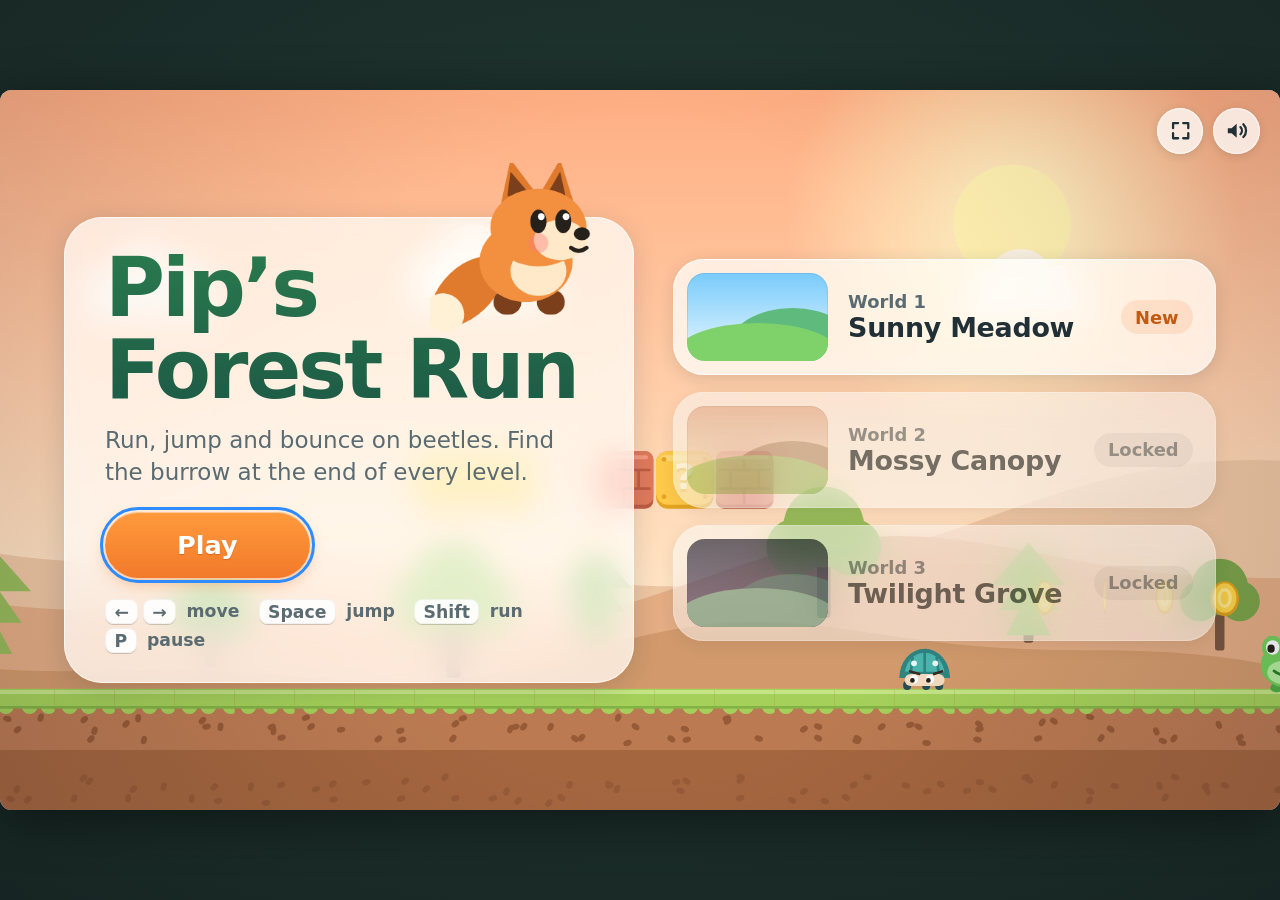
==== index.html @ 15665243 "Pip's Forest Run: cozy forest platformer (3 levels, desktop + touch) Co-Authored-By: Claude Sonnet 5" ====
<!doctype html>
<html lang="en">
<head>
<meta charset="utf-8">
<meta name="viewport" content="width=device-width, initial-scale=1, viewport-fit=cover, user-scalable=no">
<title>Pip's Forest Run</title>
<link rel="stylesheet" href="style.css">
</head>
<body>
<div id="app">
  <div id="stage" class="stage">
    <canvas id="cv"></canvas>

    <div id="hud" class="hud" hidden>
      <div class="hud-l">
        <div class="pill"><svg class="ic" viewBox="0 0 20 20" aria-hidden="true"><circle cx="10" cy="10" r="9" fill="#e0a21c"/><circle cx="10" cy="10" r="7.2" fill="#ffd54a"/><circle cx="10" cy="10" r="4.2" fill="#ffe98d"/></svg><b id="hCoins">00</b></div>
        <div class="pill"><span class="lbl">Score</span><b id="hScore">000000</b></div>
      </div>
      <div class="pill world"><span class="wn" id="hWorld">1</span><span id="hName">Sunny Meadow</span></div>
      <div class="hud-r">
        <div class="pill" id="hTimeP"><span class="lbl">Time</span><b id="hTime">240</b></div>
        <div class="pill"><svg class="ic" viewBox="0 0 20 20" aria-hidden="true"><path d="M10 17.5C4 13 2 10 2 7.2 2 4.9 3.8 3.2 6 3.2c1.7 0 3.1.9 4 2.3.9-1.4 2.3-2.3 4-2.3 2.2 0 4 1.7 4 4 0 2.800-2 5.800-8 10.300z" fill="#ff6b6b"/></svg><b id="hLives">3</b></div>
        <button id="pauseBtn" class="circ" type="button" aria-label="Pause"><svg viewBox="0 0 20 20" aria-hidden="true"><rect x="5" y="4" width="3.4" height="12" rx="1.4" fill="currentColor"/><rect x="11.600" y="4" width="3.4" height="12" rx="1.4" fill="currentColor"/></svg></button>
      </div>
    </div>

    <div id="touch" class="touch" hidden>
      <div class="dpad" data-dpad data-dir=""><span class="arr l"><svg viewBox="0 0 24 24"><path d="M15 5l-7 7 7 7" fill="none" stroke="currentColor" stroke-width="2.6" stroke-linecap="round" stroke-linejoin="round"/></svg></span><span class="arr r"><svg viewBox="0 0 24 24"><path d="M9 5l7 7-7 7" fill="none" stroke="currentColor" stroke-width="2.6" stroke-linecap="round" stroke-linejoin="round"/></svg></span></div>
      <div class="abtns"><button class="tbtn run" type="button" data-act="run">Run</button><button class="tbtn jump" type="button" data-act="jump">Jump</button></div>
    </div>

    <!-- title -->
    <section id="scTitle" class="screen show">
      <div class="title-wrap">
        <div class="brand glass">
          <canvas id="heroCv" width="260" height="230" aria-hidden="true"></canvas>
          <h1>Pip’s<br>Forest Run</h1>
          <p>Run, jump and bounce on beetles. Find the burrow at the end of every level.</p>
          <button id="playBtn" class="btn primary" type="button">Play</button>
          <div class="keys" id="keysHint"><span><kbd>←</kbd><kbd>→</kbd> move</span><span><kbd>Space</kbd> jump</span><span><kbd>Shift</kbd> run</span><span><kbd>P</kbd> pause</span></div>
        </div>
        <div class="levels" id="levelList" role="list" aria-label="Levels"></div>
      </div>
      <div class="corner">
        <button id="fsBtn" class="circ glass" type="button" aria-label="Full screen"><svg viewBox="0 0 20 20"><path d="M4 8V4h4M16 8V4h-4M4 12v4h4M16 12v4h-4" fill="none" stroke="currentColor" stroke-width="1.8" stroke-linecap="round" stroke-linejoin="round"/></svg></button>
        <button id="muteBtn" class="circ glass" type="button" aria-label="Sound"></button>
      </div>
    </section>

    <section id="scReady" class="screen">
      <div class="card glass ready"><span class="kicker" id="rWorld">World 1</span><h2 id="rName">Sunny Meadow</h2><div class="lives"><svg viewBox="0 0 20 20" aria-hidden="true"><path d="M10 17.5C4 13 2 10 2 7.2 2 4.9 3.8 3.2 6 3.2c1.7 0 3.1.9 4 2.3.9-1.4 2.3-2.3 4-2.3 2.2 0 4 1.7 4 4 0 2.800-2 5.800-8 10.300z" fill="#ff6b6b"/></svg><b id="rLives">× 3</b></div></div>
    </section>

    <section id="scPause" class="screen">
      <div class="card glass">
        <h2>Paused</h2>
        <div class="stack">
          <button id="resumeBtn" class="btn primary" type="button">Resume</button>
          <button id="restartBtn" class="btn" type="button">Restart level</button>
          <button id="soundBtn2" class="btn" type="button">Sound: on</button>
          <button id="quitBtn" class="btn ghost" type="button">Quit to menu</button>
        </div>
      </div>
    </section>

    <section id="scDone" class="screen">
      <div class="card glass done">
        <span class="kicker" id="dKick">World 1 · Sunny Meadow</span>
        <h2 id="dTitle">Level complete!</h2>
        <dl class="stats">
          <div><dt>Coins</dt><dd id="dCoins">0</dd></div>
          <div><dt>Time bonus</dt><dd id="dTime">0</dd></div>
          <div class="big"><dt>Level score</dt><dd id="dScore">0</dd></div>
          <div><dt>Best</dt><dd id="dBest">0</dd></div>
        </dl>
        <div class="row">
          <button id="nextBtn" class="btn primary" type="button">Next level</button>
          <button id="replayBtn" class="btn" type="button">Replay</button>
          <button id="menuBtn1" class="btn ghost" type="button">Menu</button>
        </div>
      </div>
    </section>

    <section id="scOver" class="screen">
      <div class="card glass">
        <h2>Out of lives</h2>
        <p class="sub" id="oText">Pip needs a nap. Try again?</p>
        <div class="row">
          <button id="retryBtn" class="btn primary" type="button">Try again</button>
          <button id="menuBtn2" class="btn ghost" type="button">Menu</button>
        </div>
      </div>
    </section>
  </div>

  <div id="rotate" class="rotate"><div><svg viewBox="0 0 48 48" width="48" height="48"><rect x="14" y="6" width="20" height="36" rx="4" fill="none" stroke="currentColor" stroke-width="3"/><path d="M38 18a14 14 0 0 1 0 16M38 34l-1.500-5M38 34l5-2" fill="none" stroke="currentColor" stroke-width="2.600" stroke-linecap="round"/></svg><p>Turn your phone sideways to play</p></div></div>
</div>
<script type="module" src="js/main.js"></script>
</body>
</html>
---- style.css ----
:root {
  --ui: -apple-system, BlinkMacSystemFont, "SF Pro Rounded", "SF Pro Display", Inter, system-ui, "Segoe UI", Roboto, sans-serif;
  --ink: #213036; --ink2: #5b6b72;
  --orange: #f2792b; --orange2: #ff9a3c; --green: #4fbf6e;
  --glass: rgba(255, 255, 255, 0.74);
}
* { box-sizing: border-box; -webkit-tap-highlight-color: transparent; }
html, body { height: 100%; margin: 0; }
body { background: #14211f; color: var(--ink); font-family: var(--ui); overflow: hidden; overscroll-behavior: none; touch-action: none; -webkit-user-select: none; user-select: none; }
[hidden] { display: none !important; }
button { font: inherit; color: inherit; cursor: pointer; }

#app { position: fixed; inset: 0; display: grid; place-items: center; background: radial-gradient(120% 120% at 50% 40%, #223a35, #101a19); }
.stage { --u: 10px; position: relative; overflow: hidden; background: #8fd3ff; container-type: normal; box-shadow: 0 10px 50px rgba(0, 0, 0, 0.45); border-radius: calc(var(--u) * 0.9); }
#cv { position: absolute; inset: 0; width: 100%; height: 100%; display: block; }

/* ───── shared pieces ───── */
.glass { background: var(--glass); -webkit-backdrop-filter: blur(16px) saturate(1.5); backdrop-filter: blur(16px) saturate(1.5); box-shadow: 0 6px 26px rgba(20, 40, 50, 0.16), inset 0 0 0 1px rgba(255, 255, 255, 0.7); }
.pill { display: inline-flex; align-items: center; gap: calc(var(--u) * 0.6); height: max(24px, calc(var(--u) * 3.6)); padding: 0 max(10px, calc(var(--u) * 1.5)); border-radius: 999px; background: var(--glass); -webkit-backdrop-filter: blur(12px) saturate(1.5); backdrop-filter: blur(12px) saturate(1.5); box-shadow: 0 2px 10px rgba(20, 40, 50, 0.14), inset 0 0 0 1px rgba(255, 255, 255, 0.7); font-weight: 750; font-size: max(12px, calc(var(--u) * 1.9)); font-variant-numeric: tabular-nums; white-space: nowrap; }
.pill .lbl { font-size: max(8px, calc(var(--u) * 1.05)); letter-spacing: 0.09em; text-transform: uppercase; color: var(--ink2); font-weight: 700; }
.pill .ic { width: max(14px, calc(var(--u) * 2.2)); height: max(14px, calc(var(--u) * 2.2)); flex: none; }
.pill.world { gap: calc(var(--u) * 0.8); }
.pill .wn { display: grid; place-items: center; min-width: 1.5em; height: 1.5em; border-radius: 50%; background: var(--green); color: #fff; font-size: 0.82em; }
.pill.warn { background: #ffe1d6; color: #c43c1b; animation: pulse 0.6s infinite alternate; }
@keyframes pulse { to { transform: scale(1.06); } }
.circ { width: max(24px, calc(var(--u) * 3.6)); height: max(24px, calc(var(--u) * 3.6)); border-radius: 50%; border: 0; padding: 0; display: grid; place-items: center; background: var(--glass); -webkit-backdrop-filter: blur(12px); backdrop-filter: blur(12px); box-shadow: 0 2px 10px rgba(20, 40, 50, 0.14), inset 0 0 0 1px rgba(255, 255, 255, 0.7); transition: transform 0.2s cubic-bezier(0.3, 1.6, 0.5, 1); }
.circ svg { width: 55%; height: 55%; }
.circ:active { transform: scale(0.9); }

.btn { border: 0; border-radius: 999px; padding: 0 calc(var(--u) * 2.6); height: max(34px, calc(var(--u) * 5.2)); font-weight: 750; font-size: max(13px, calc(var(--u) * 2)); background: rgba(255, 255, 255, 0.9); box-shadow: 0 2px 8px rgba(20, 40, 50, 0.14), inset 0 0 0 1px rgba(0, 0, 0, 0.05); transition: transform 0.2s cubic-bezier(0.3, 1.6, 0.5, 1), box-shadow 0.2s; }
.btn:hover { transform: translateY(-1px); }
.btn:active { transform: scale(0.96); }
.btn.primary { color: #fff; background: linear-gradient(180deg, var(--orange2), var(--orange)); box-shadow: 0 6px 16px rgba(242, 121, 43, 0.38), inset 0 1px 0 rgba(255, 255, 255, 0.45); text-shadow: 0 1px 1px rgba(150, 60, 0, 0.35); }
.btn.ghost { background: transparent; box-shadow: none; color: var(--ink2); }
.btn:focus-visible, .lvl:focus-visible, .circ:focus-visible { outline: 3px solid #2f8cff; outline-offset: 2px; }

/* ───── HUD ───── */
.hud { position: absolute; left: 0; right: 0; top: 0; display: flex; justify-content: space-between; align-items: flex-start; gap: calc(var(--u) * 1); padding: calc(var(--u) * 1.3) calc(var(--u) * 1.6); pointer-events: none; }
.hud > div { display: flex; gap: calc(var(--u) * 0.8); align-items: center; }
.hud.world { flex: none; }
.hud .circ { pointer-events: auto; }
.hud-l, .hud-r { flex: 1; }
.hud-r { justify-content: flex-end; }
.hud > .pill.world { flex: none; }

/* ───── touch controls ───── */
.touch { position: absolute; left: 0; right: 0; bottom: 0; display: flex; justify-content: space-between; align-items: flex-end; padding: calc(var(--u) * 1.4) calc(var(--u) * 3); pointer-events: none; }
.touch > * { pointer-events: auto; touch-action: none; }
.dpad { position: relative; width: calc(var(--u) * 19); height: calc(var(--u) * 9.5); border-radius: 999px; display: flex; justify-content: space-between; align-items: center; padding: 0 calc(var(--u) * 1.6); color: var(--ink); background: rgba(255, 255, 255, 0.42); -webkit-backdrop-filter: blur(10px); backdrop-filter: blur(10px); box-shadow: inset 0 0 0 1.5px rgba(255, 255, 255, 0.7), 0 4px 16px rgba(0, 0, 0, 0.12); }
.dpad .arr { width: calc(var(--u) * 5.4); height: calc(var(--u) * 5.4); border-radius: 50%; display: grid; place-items: center; transition: background 0.1s, transform 0.1s; }
.dpad .arr svg { width: 55%; height: 55%; }
.dpad[data-dir="l"] .arr.l, .dpad[data-dir="r"] .arr.r { background: rgba(255, 255, 255, 0.85); transform: scale(0.94); }
.abtns { display: flex; gap: calc(var(--u) * 1.6); align-items: flex-end; }
.tbtn { border: 0; border-radius: 50%; width: calc(var(--u) * 8.4); height: calc(var(--u) * 8.4); font-weight: 800; font-size: max(11px, calc(var(--u) * 1.9)); color: var(--ink); background: rgba(255, 255, 255, 0.5); -webkit-backdrop-filter: blur(10px); backdrop-filter: blur(10px); box-shadow: inset 0 0 0 1.5px rgba(255, 255, 255, 0.75), 0 4px 16px rgba(0, 0, 0, 0.12); transition: transform 0.1s, background 0.1s; }
.tbtn.jump { width: calc(var(--u) * 10.4); height: calc(var(--u) * 10.4); background: rgba(255, 154, 60, 0.82); color: #fff; box-shadow: inset 0 0 0 1.5px rgba(255, 255, 255, 0.55), 0 6px 18px rgba(242, 121, 43, 0.4); }
.tbtn.on { transform: scale(0.92); background: rgba(255, 255, 255, 0.92); color: var(--ink); }
.tbtn.jump.on { background: #ff8a1f; color: #fff; }

/* ───── screens ───── */
.screen { position: absolute; inset: 0; display: grid; place-items: center; opacity: 0; pointer-events: none; transition: opacity 0.3s ease; }
.screen.show { opacity: 1; pointer-events: auto; }
#scPause, #scDone, #scOver { background: rgba(14, 28, 30, 0.34); }
.card { border-radius: calc(var(--u) * 2.4); padding: calc(var(--u) * 3) calc(var(--u) * 4); text-align: center; min-width: calc(var(--u) * 34); max-width: 88%; transform: scale(0.94) translateY(8px); transition: transform 0.45s cubic-bezier(0.3, 1.5, 0.5, 1); }
.screen.show .card { transform: none; }
.card h2 { margin: 0 0 calc(var(--u) * 1.4); font-size: max(20px, calc(var(--u) * 4.4)); letter-spacing: -0.02em; font-weight: 800; }
.card .sub { margin: 0 0 calc(var(--u) * 2); color: var(--ink2); font-size: max(13px, calc(var(--u) * 2)); }
.kicker { display: block; font-size: max(10px, calc(var(--u) * 1.5)); letter-spacing: 0.12em; text-transform: uppercase; font-weight: 750; color: var(--ink2); margin-bottom: calc(var(--u) * 0.6); }
.stack { display: grid; gap: calc(var(--u) * 1.1); }
.row { display: flex; gap: calc(var(--u) * 1.1); justify-content: center; flex-wrap: wrap; }
.ready h2 { font-size: max(24px, calc(var(--u) * 5.6)); margin-bottom: calc(var(--u) * 1.2); }
.lives { display: inline-flex; align-items: center; gap: calc(var(--u) * 0.8); font-weight: 800; font-size: max(16px, calc(var(--u) * 3)); }
.lives svg { width: max(18px, calc(var(--u) * 3)); height: max(18px, calc(var(--u) * 3)); }
.stats { margin: 0 0 calc(var(--u) * 2.2); display: grid; gap: calc(var(--u) * 0.9); text-align: left; }
.stats > div { display: flex; justify-content: space-between; gap: calc(var(--u) * 6); font-size: max(13px, calc(var(--u) * 2)); padding-bottom: calc(var(--u) * 0.9); border-bottom: 1px solid rgba(33, 48, 54, 0.1); }
.stats dt { color: var(--ink2); font-weight: 600; } .stats dd { margin: 0; font-weight: 800; font-variant-numeric: tabular-nums; }
.stats .big { font-size: max(17px, calc(var(--u) * 3)); border-bottom: 0; } .stats .big dd { color: var(--orange); }

/* title */
#scTitle { place-items: stretch; }
.title-wrap { display: grid; grid-template-columns: minmax(0, 1.05fr) minmax(0, 1fr); gap: calc(var(--u) * 3); align-items: center; padding: calc(var(--u) * 3.6) calc(var(--u) * 5); width: 100%; }
.brand { border-radius: calc(var(--u) * 3); padding: calc(var(--u) * 2.4) calc(var(--u) * 3.2) calc(var(--u) * 2.6); position: relative; min-width: 0; }
.brand canvas { position: absolute; right: calc(var(--u) * 1); top: calc(var(--u) * -4.2); width: calc(var(--u) * 15); height: auto; pointer-events: none; }
.brand h1 { margin: 0 0 calc(var(--u) * 1); font-size: max(26px, calc(var(--u) * 6.4)); line-height: 1; letter-spacing: -0.035em; font-weight: 850; background: linear-gradient(180deg, #2a7a4e, #1d5a46); -webkit-background-clip: text; background-clip: text; color: transparent; }
.brand p { margin: 0 0 calc(var(--u) * 1.8); color: var(--ink2); font-size: max(12px, calc(var(--u) * 1.8)); line-height: 1.4; max-width: 30em; }
.brand .btn { min-width: calc(var(--u) * 16); }
.keys { display: flex; flex-wrap: wrap; gap: calc(var(--u) * 0.7) calc(var(--u) * 1.5); margin-top: calc(var(--u) * 1.8); font-size: max(10px, calc(var(--u) * 1.35)); color: var(--ink2); font-weight: 600; }
.keys kbd { font: inherit; font-weight: 750; padding: 0.15em 0.55em; border-radius: 0.5em; background: rgba(255, 255, 255, 0.9); box-shadow: 0 1px 0 rgba(0, 0, 0, 0.18), inset 0 0 0 1px rgba(0, 0, 0, 0.05); margin-right: 0.25em; }
body.touch .keys { display: none; }
.levels { display: grid; gap: calc(var(--u) * 1.3); min-width: 0; }
.lvl { display: grid; grid-template-columns: calc(var(--u) * 11) 1fr auto; gap: calc(var(--u) * 1.6); align-items: center; text-align: left; border: 0; padding: calc(var(--u) * 1.1) calc(var(--u) * 1.8) calc(var(--u) * 1.1) calc(var(--u) * 1.1); border-radius: calc(var(--u) * 2.4); background: var(--glass); -webkit-backdrop-filter: blur(16px) saturate(1.5); backdrop-filter: blur(16px) saturate(1.5); box-shadow: 0 4px 18px rgba(20, 40, 50, 0.14), inset 0 0 0 1px rgba(255, 255, 255, 0.7); transition: transform 0.25s cubic-bezier(0.3, 1.6, 0.5, 1); animation: rise 0.6s cubic-bezier(0.3, 1.4, 0.5, 1) both; }
.lvl:nth-child(2) { animation-delay: 0.07s; } .lvl:nth-child(3) { animation-delay: 0.14s; }
@keyframes rise { from { opacity: 0; transform: translateY(16px) scale(0.97); } }
.lvl:not([disabled]):hover { transform: translateY(-2px) scale(1.01); }
.lvl:not([disabled]):active { transform: scale(0.98); }
.lvl[disabled] { opacity: 0.62; cursor: default; filter: saturate(0.6); }
.lvl .th { aspect-ratio: 16 / 10; border-radius: calc(var(--u) * 1.4); position: relative; overflow: hidden; box-shadow: inset 0 0 0 1px rgba(0, 0, 0, 0.08); }
.lvl .th::after { content: ""; position: absolute; left: -10%; right: -10%; bottom: -34%; height: 78%; border-radius: 50% 50% 0 0; background: var(--g); }
.lvl .th::before { content: ""; position: absolute; left: 30%; right: -20%; bottom: -30%; height: 90%; border-radius: 50% 50% 0 0; background: var(--g2); }
.lvl .meta b { display: block; font-size: max(13px, calc(var(--u) * 2.1)); font-weight: 800; letter-spacing: -0.01em; }
.lvl .meta span { font-size: max(10px, calc(var(--u) * 1.4)); color: var(--ink2); font-weight: 600; }
.lvl .chip { font-size: max(10px, calc(var(--u) * 1.4)); font-weight: 750; padding: 0.35em 0.8em; border-radius: 999px; background: rgba(79, 191, 110, 0.16); color: #23844a; white-space: nowrap; }
.lvl .chip.lock { background: rgba(0, 0, 0, 0.07); color: var(--ink2); }
.corner { position: absolute; right: calc(var(--u) * 1.6); top: calc(var(--u) * 1.4); display: flex; gap: calc(var(--u) * 0.8); }

/* rotate hint (phones in portrait) */
.rotate { position: fixed; inset: 0; display: none; place-items: center; text-align: center; background: #14211f; color: #fff; z-index: 10; font-weight: 700; }
.rotate p { margin: 10px 0 0; }
@media (orientation: portrait) and (pointer: coarse) { .rotate { display: grid; } }

@media (prefers-reduced-motion: reduce) { .lvl, .card, .btn, .circ { animation: none !important; transition: none !important; } .pill.warn { animation: none; } }

@media (max-width: 720px) {
  .title-wrap { padding: calc(var(--u) * 3) calc(var(--u) * 3); gap: calc(var(--u) * 2); }
  .brand canvas { width: calc(var(--u) * 13); top: calc(var(--u) * -3.4); }
}
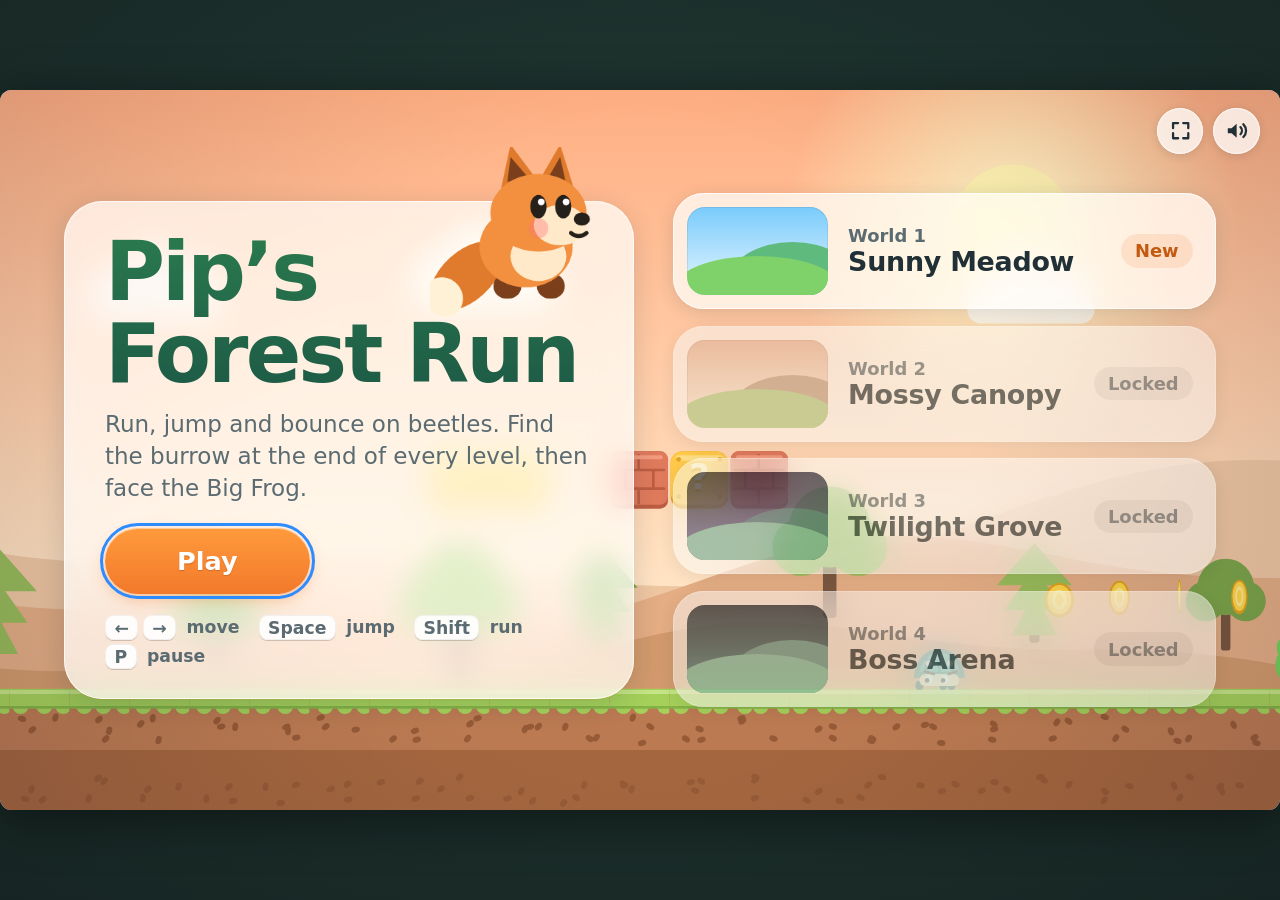
==== commit 200a872a: "Add Big Frog boss arena (level 4) and night ghost enemy New 4th level with a one-screen pond arena, " ====
--- a/index.html
+++ b/index.html
@@ -24,6 +24,8 @@
       </div>
     </div>
 
+    <div id="bossBar" class="bossbar" hidden aria-label="Big Frog health"><span class="bn">Big Frog</span><span class="pips"><i></i><i></i><i></i></span></div>
+
     <div id="touch" class="touch" hidden>
       <div class="dpad" data-dpad data-dir=""><span class="arr l"><svg viewBox="0 0 24 24"><path d="M15 5l-7 7 7 7" fill="none" stroke="currentColor" stroke-width="2.6" stroke-linecap="round" stroke-linejoin="round"/></svg></span><span class="arr r"><svg viewBox="0 0 24 24"><path d="M9 5l7 7-7 7" fill="none" stroke="currentColor" stroke-width="2.6" stroke-linecap="round" stroke-linejoin="round"/></svg></span></div>
       <div class="abtns"><button class="tbtn run" type="button" data-act="run">Run</button><button class="tbtn jump" type="button" data-act="jump">Jump</button></div>
@@ -35,7 +37,7 @@
         <div class="brand glass">
           <canvas id="heroCv" width="260" height="230" aria-hidden="true"></canvas>
           <h1>Pip’s<br>Forest Run</h1>
-          <p>Run, jump and bounce on beetles. Find the burrow at the end of every level.</p>
+          <p>Run, jump and bounce on beetles. Find the burrow at the end of every level, then face the Big Frog.</p>
           <button id="playBtn" class="btn primary" type="button">Play</button>
           <div class="keys" id="keysHint"><span><kbd>←</kbd><kbd>→</kbd> move</span><span><kbd>Space</kbd> jump</span><span><kbd>Shift</kbd> run</span><span><kbd>P</kbd> pause</span></div>
         </div>
@@ -48,7 +50,7 @@
     </section>
 
     <section id="scReady" class="screen">
-      <div class="card glass ready"><span class="kicker" id="rWorld">World 1</span><h2 id="rName">Sunny Meadow</h2><div class="lives"><svg viewBox="0 0 20 20" aria-hidden="true"><path d="M10 17.5C4 13 2 10 2 7.2 2 4.9 3.8 3.2 6 3.2c1.7 0 3.1.9 4 2.3.9-1.4 2.3-2.3 4-2.3 2.2 0 4 1.7 4 4 0 2.800-2 5.800-8 10.300z" fill="#ff6b6b"/></svg><b id="rLives">× 3</b></div></div>
+      <div class="card glass ready"><span class="kicker" id="rWorld">World 1</span><h2 id="rName">Sunny Meadow</h2><p class="rsub" id="rSub" hidden></p><div class="lives"><svg viewBox="0 0 20 20" aria-hidden="true"><path d="M10 17.5C4 13 2 10 2 7.2 2 4.9 3.8 3.2 6 3.2c1.7 0 3.1.9 4 2.3.9-1.4 2.3-2.3 4-2.3 2.2 0 4 1.7 4 4 0 2.800-2 5.800-8 10.300z" fill="#ff6b6b"/></svg><b id="rLives">× 3</b></div></div>
     </section>
 
     <section id="scPause" class="screen">
--- a/style.css
+++ b/style.css
@@ -42,6 +42,16 @@
 .hud-l, .hud-r { flex: 1; }
 .hud-r { justify-content: flex-end; }
 .hud > .pill.world { flex: none; }
+
+/* ───── boss bar ───── */
+.bossbar { position: absolute; left: 50%; top: calc(var(--u) * 7.2); transform: translateX(-50%); display: flex; align-items: center; gap: calc(var(--u) * 1); height: max(22px, calc(var(--u) * 3.2)); padding: 0 max(10px, calc(var(--u) * 1.5)); border-radius: 999px; background: rgba(14, 40, 44, 0.62); -webkit-backdrop-filter: blur(10px); backdrop-filter: blur(10px); color: #eafff6; box-shadow: inset 0 0 0 1px rgba(255, 255, 255, 0.22); pointer-events: none; font-weight: 800; font-size: max(11px, calc(var(--u) * 1.6)); letter-spacing: 0.02em; }
+.bossbar[hidden] { display: none; }
+.bossbar .pips { display: flex; gap: calc(var(--u) * 0.6); }
+.bossbar i { width: max(16px, calc(var(--u) * 3)); height: max(8px, calc(var(--u) * 1.2)); border-radius: 999px; background: #7be39b; transition: background 0.2s, transform 0.2s; }
+.bossbar i.off { background: rgba(255, 255, 255, 0.2); transform: scale(0.85); }
+.bossbar.hit { animation: bhit 0.35s; }
+@keyframes bhit { 30% { transform: translateX(-50%) scale(1.1); background: rgba(80, 160, 110, 0.8); } }
+.rsub { margin: 0 0 calc(var(--u) * 1.2); color: var(--ink2); font-weight: 650; font-size: max(12px, calc(var(--u) * 1.9)); }
 
 /* ───── touch controls ───── */
 .touch { position: absolute; left: 0; right: 0; bottom: 0; display: flex; justify-content: space-between; align-items: flex-end; padding: calc(var(--u) * 1.4) calc(var(--u) * 3); pointer-events: none; }
@@ -88,7 +98,7 @@
 body.touch .keys { display: none; }
 .levels { display: grid; gap: calc(var(--u) * 1.3); min-width: 0; }
 .lvl { display: grid; grid-template-columns: calc(var(--u) * 11) 1fr auto; gap: calc(var(--u) * 1.6); align-items: center; text-align: left; border: 0; padding: calc(var(--u) * 1.1) calc(var(--u) * 1.8) calc(var(--u) * 1.1) calc(var(--u) * 1.1); border-radius: calc(var(--u) * 2.4); background: var(--glass); -webkit-backdrop-filter: blur(16px) saturate(1.5); backdrop-filter: blur(16px) saturate(1.5); box-shadow: 0 4px 18px rgba(20, 40, 50, 0.14), inset 0 0 0 1px rgba(255, 255, 255, 0.7); transition: transform 0.25s cubic-bezier(0.3, 1.6, 0.5, 1); animation: rise 0.6s cubic-bezier(0.3, 1.4, 0.5, 1) both; }
-.lvl:nth-child(2) { animation-delay: 0.07s; } .lvl:nth-child(3) { animation-delay: 0.14s; }
+.lvl:nth-child(2) { animation-delay: 0.07s; } .lvl:nth-child(3) { animation-delay: 0.14s; } .lvl:nth-child(4) { animation-delay: 0.21s; }
 @keyframes rise { from { opacity: 0; transform: translateY(16px) scale(0.97); } }
 .lvl:not([disabled]):hover { transform: translateY(-2px) scale(1.01); }
 .lvl:not([disabled]):active { transform: scale(0.98); }
